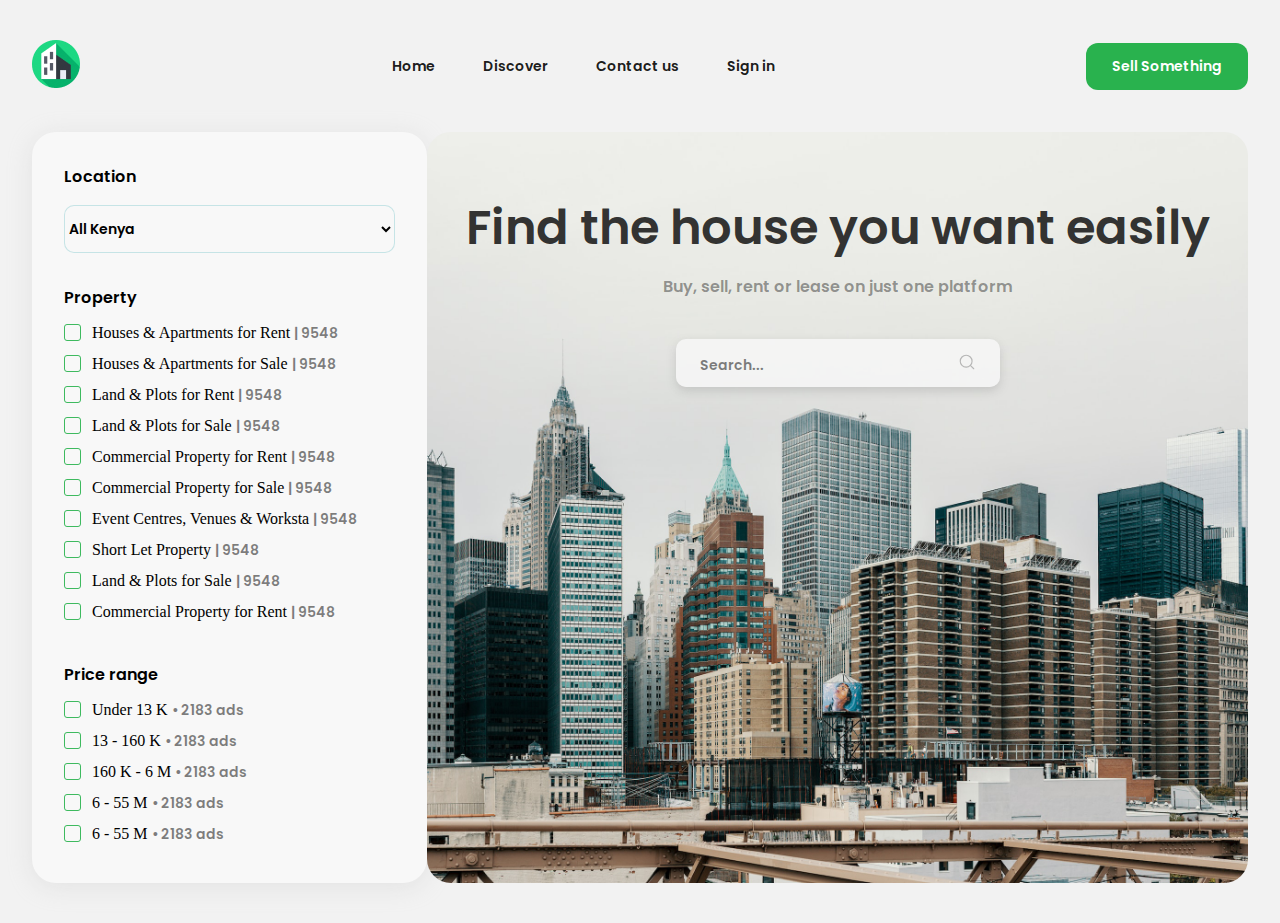
==== index.html @ 304703fc "add header and half main" ====
<!DOCTYPE html>
<html lang="en">
  <head>
    <meta charset="UTF-8" />
    <meta http-equiv="X-UA-Compatible" content="IE=edge" />
    <meta name="viewport" content="width=device-width, initial-scale=1.0" />
    <title>Finde THE Houses</title>

    <link rel="stylesheet" href="src/css/style.css" />

    <meta name="description" content="meta tags and form elements" />
    <meta name="keywords" content="meta tags, form" />
    <meta name="author" content="Alina Bregvadze" />

    <meta property="og:url" content="https://alinbrg.github.io/web21-10/" />
    <meta property="og:type" content="article" />
    <meta property="og:title" content="meta tags and form elements" />
    <meta
      property="og:description"
      content="this page is about meta tags and form elements"
    />
  </head>
  <body>
    <header class="header">
      <div class="conteiner">
        <div class="navigation">
          <a href="index.html">
            <img class="logo" src="src/img/logo.jpg" alt="logo" />
          </a>
          <div class="head">
            <nav>
              <ul class="navbar">
                <li>
                  <a href="#">Home</a>
                </li>
                <li>
                  <a href="#">Discover</a>
                </li>
                <li>
                  <a href="#">Contact us</a>
                </li>
                <li>
                  <a href="#">Sign in</a>
                </li>
              </ul>
            </nav>
          </div>
          <button class="button-first">Sell Something</button>
          <button class="button-second">
            <img src="src/img/search-normal.svg" alt="serch icon" />
          </button>
        </div>
      </div>
    </header>
    <main class="main">
      <div class="conteiner">
        <div class="first-content">
          <form action="#" class="main-list">
            <div class="location">
              <h3>Location</h3>
              <select name="select" id="select">
                <option value="1">All Kenya</option>
                <option value="2">Tbilisi</option>
                <option value="3">Batumi</option>
                <option value="4">Qutaisi</option>
                <option value="5">Xashuri</option>
                <option value="6">Zugdidi</option>
                <option value="7">Telavi</option>
                <option value="8">Xoni</option>
                <option value="9">Qobuleti</option>
                <option value="10">Gori</option>
              </select>
            </div>
            <div class="select-first">
              <h3>Property</h3>
              <div class="select-first-list">
                <div>
                  <input
                    type="checkbox"
                    name="user-Property1"
                    id="user-Property1"
                  />
                  <label for="user-Property1"
                    >Houses & Apartments for Rent
                    <mark class="mark">| 9548</mark></label
                  >
                </div>
                <div>
                  <input
                    type="checkbox"
                    name="user-Property2"
                    id="user-Property2"
                  />
                  <label for="user-Property2"
                    >Houses & Apartments for Sale
                    <mark class="mark">| 9548</mark></label
                  >
                </div>
                <div>
                  <input
                    type="checkbox"
                    name="user-Property3"
                    id="user-Property3"
                  />
                  <label for="user-Property3"
                    >Land & Plots for Rent <mark class="mark">| 9548</mark>
                  </label>
                </div>
                <div>
                  <input
                    type="checkbox"
                    name="user-Property4"
                    id="user-Property4"
                  />
                  <label for="user-Property4"
                    >Land & Plots for Sale
                    <mark class="mark">| 9548</mark></label
                  >
                </div>
                <div>
                  <input
                    type="checkbox"
                    name="user-Property5"
                    id="user-Property5"
                  />
                  <label for="user-Property5"
                    >Commercial Property for Rent
                    <mark class="mark">| 9548</mark></label
                  >
                </div>
                <div>
                  <input
                    type="checkbox"
                    name="user-Property6"
                    id="user-Property6"
                  />
                  <label for="user-Property6"
                    >Commercial Property for Sale
                    <mark class="mark">| 9548</mark></label
                  >
                </div>
                <div>
                  <input
                    type="checkbox"
                    name="user-Property7"
                    id="user-Property7"
                  />
                  <label for="user-Property7"
                    >Event Centres, Venues & Worksta
                    <mark class="mark">| 9548</mark></label
                  >
                </div>
                <div>
                  <input
                    type="checkbox"
                    name="user-Property8"
                    id="user-Property8"
                  />
                  <label for="user-Property8"
                    >Short Let Property <mark class="mark">| 9548</mark></label
                  >
                </div>
                <div>
                  <input
                    type="checkbox"
                    name="user-Property9"
                    id="user-Property9"
                  />
                  <label for="user-Property9"
                    >Land & Plots for Sale
                    <mark class="mark">| 9548</mark></label
                  >
                </div>
                <div>
                  <input
                    type="checkbox"
                    name="user-Property10"
                    id="user-Property10"
                  />
                  <label for="user-Property10"
                    >Commercial Property for Rent
                    <mark class="mark">| 9548</mark></label
                  >
                </div>
              </div>
            </div>

            <div class="select-second">
              <h3>Price range</h3>
              <div class="select-second-list">
                <div>
                  <input
                    type="checkbox"
                    name="user-price-range1"
                    id="user-price-range1"
                  />
                  <label for="user-price-range1"
                    >Under 13 K <mark class="mark">• 2183 ads</mark></label
                  >
                </div>
                <div>
                  <input
                    type="checkbox"
                    name="user-price-range2"
                    id="user-price-range2"
                  />
                  <label for="user-price-range2"
                    >13 - 160 K <mark class="mark">• 2183 ads</mark></label
                  >
                </div>
                <div>
                  <input
                    type="checkbox"
                    name="user-price-range3"
                    id="user-price-range3"
                  />
                  <label for="user-price-range3"
                    >160 K - 6 M <mark class="mark">• 2183 ads</mark></label
                  >
                </div>
                <div>
                  <input
                    type="checkbox"
                    name="user-price-range4"
                    id="user-price-range4"
                  />
                  <label for="user-price-range4"
                    >6 - 55 M <mark class="mark">• 2183 ads</mark></label
                  >
                </div>
                <div>
                  <input
                    type="checkbox"
                    name="user-price-range5"
                    id="user-price-range5"
                  />
                  <label for="user-price-range5"
                    >6 - 55 M <mark class="mark">• 2183 ads</mark></label
                  >
                </div>
              </div>
            </div>
          </form>
          <div class="second-content">
            <div class="main-img">
              <div class="img-content">
                <h1>Find the house you want easily</h1>
                <h6>Buy, sell, rent or lease on just one platform</h6>
                <form
                  class="search"
                  action="http://www.google.com/search"
                  method="get"
                >
                  <div class="search-box">
                    <input
                      type="text"
                      id="search"
                      name="search"
                      placeholder="Search..."
                    />
                    <button type="submit">
                      <img src="src/img/search.svg" alt="search icon" />
                    </button>
                  </div>
                </form>
              </div>
            </div>
          </div>
        </div>
      </div>
    </main>
  </body>
</html>
---- src/css/style.css ----
@font-face {
  font-family: "Poppins";
  src: url("../font/Poppins-SemiBold.woff2") format("woff2"),
    url("../font/Poppins-SemiBold.woff") format("woff"),
    url("../font/Poppins-SemiBold.ttf") format("truetype");
  font-weight: 600;
  font-style: normal;
  font-display: swap;
}
* {
  margin: 0;
  padding: 0;
  box-sizing: border-box;
}
ul {
  list-style: none;
}
li {
  text-decoration: none;
}
a {
  text-decoration: none;
}
h1,
h2,
h3,
h4,
h5,
h6 {
  cursor: default;
}
body {
  background: #f2f2f2;
}
.conteiner {
  max-width: 1640px;
  width: 95%;
  margin: 40px auto;
}
.navigation {
  display: flex;
  justify-content: space-between;
  align-items: center;
}
.logo {
  width: 48px;
  height: 48px;
}
.navbar {
  display: flex;
  justify-content: space-between;
  align-items: center;
  gap: 48px;
}
.navbar li {
  position: relative;
}
.navbar li::after {
  content: "";
  width: 0;
  height: 3px;
  position: absolute;
  bottom: -9px;
  left: 50%;
  transform: translateX(-50%);
  transition: all 0.6s;
  background-color: rgb(27, 168, 90);
}
.navbar li:hover::after {
  width: 70%;
}
.navbar a {
  color: rgba(0, 0, 0, 0.9);
  font-family: Poppins;
  font-size: 14px;
  font-style: normal;
  font-weight: 400;
  line-height: normal;
}
.button-first {
  color: #fff;
  font-family: Poppins;
  font-size: 14px;
  font-style: normal;
  font-weight: 400;
  line-height: normal;
  padding: 13px 26px;
  border-radius: 12px;
  background: #29b24e;
  outline: none;
  border: none;
  cursor: pointer;
}
.button-second {
  display: none;
  position: relative;
  width: 44px;
  height: 44px;
  padding: 13px;
  cursor: pointer;
  border: none;
  border-radius: 24px;
  background: #f8f8f8;
  box-shadow: 0px 4px 25px 0px rgba(194, 194, 194, 0.31);
}
.first-content {
  display: flex;
  justify-content: space-between;
}
.main-list {
  padding: 32px 32px 38px 32px;
  display: flex;
  flex-wrap: wrap;
  flex-direction: row;
  justify-content: space-between;
  max-width: 395px;
  border-radius: 24px;
  background: #f8f8f8;
  box-shadow: 0px 4px 25px 0px rgba(194, 194, 194, 0.31);
}
.location,
.select-first,
.select-second {
  display: flex;
  flex-direction: column;
  width: 100%;
}
.main-list h3 {
  color: #000;
  font-family: Poppins;
  font-size: 16px;
  font-style: normal;
  font-weight: 500;
  line-height: normal;
}
.location {
  gap: 16px;
}
select {
  width: 100%;
  height: 48px;
  border-radius: 10px;
  border: 1px solid rgba(13, 156, 164, 0.21);
  background: #f8f8f8;
  color: #000;
  font-family: Poppins;
  font-size: 14px;
  font-style: normal;
  font-weight: 400;
  line-height: normal;
}
select > option {
  font-size: 18px;
}
.select-first {
  margin-top: 32px;
  margin-bottom: 39px;
  gap: 13px;
}
.select-first-list {
  display: flex;
  flex-direction: column;
  width: 100%;
  gap: 10px;
}

.select-second {
  gap: 13px;
}
input[type="checkbox"] {
  display: none;
}
label {
  position: relative;
  padding-left: 28px;
}
label::after {
  content: "";
  width: 14.6px;
  height: 14.6px;
  border-radius: 3px;
  border: 1.4px solid #29b24e;
  opacity: 0.9;
  position: absolute;
  top: 0;
  left: 0;
}
label::before {
  content: "";
  background-image: url("../img/checkbox.svg");
  background-position: center;
  background-size: contain;
  background-color: #29b24e;
  width: 15px;
  height: 15px;
  position: absolute;
  border-radius: 1px;
  left: 1px;
  top: 1px;
  transform: scale(0);
  transition: all 0.2s cubic-bezier(0.54, 0.01, 0.56, 0.8);
}
input[type="checkbox"]:checked + label::before {
  transform: scale(1) rotateZ(0deg);
}

.select-second-list {
  display: flex;
  flex-direction: column;
  width: 100%;
  gap: 10px;
}
.mark {
  color: rgba(0, 0, 0, 0.5);
  font-family: Poppins;
  font-size: 14px;
  font-style: normal;
  font-weight: 400;
  line-height: normal;
  background: none;
}
.second-content {
  width: 1225px;
}
.main-img {
  width: 100%;
  height: 100%;
  border-radius: 24px;
  background: url("../img/img.1.png");
  background-size: cover;
  background-repeat: no-repeat;
  background-position: center;
}
.img-content {
  display: flex;
  flex-direction: column;
  align-items: center;
  padding-top: 60px;
  gap: 10px;
}
h1 {
  color: rgba(0, 0, 0, 0.8);
  font-family: Poppins;
  font-size: 48px;
  font-style: normal;
  font-weight: 600;
  line-height: normal;
}
h6 {
  color: rgba(0, 0, 0, 0.4);
  font-family: Poppins;
  font-size: 16px;
  font-style: normal;
  font-weight: 400;
  line-height: normal;
  padding-bottom: 30px;
}
.search {
  display: flex;
  align-items: center;
  justify-content: center;
  width: 324px;
  height: 48px;
  border-radius: 10px;
  background: rgba(248, 248, 248, 0.8);
  box-shadow: 0px 4px 10px 0px rgba(124, 124, 124, 0.27);
}
.search input {
  background: none;
  border: none;
  outline: none;
  width: 100%;
  font-size: 20px;
  color: rgb(0, 0, 0, 0.8);
  font-family: Poppins;
}
::placeholder {
  color: rgb(0, 0, 0, 0.5);
  font-family: Poppins;
  font-size: 14px;
  font-style: normal;
  font-weight: 400;
  line-height: normal;
}
.search img {
  width: 18px;
  height: 18px;
  opacity: 0.5;
}
.search button {
  background: none;
  border: none;
  outline: none;
  cursor: pointer;
}
.search-box {
  display: flex;
  align-items: center;
  width: calc(100% - 48px);
  margin: auto;
}

/* media */

@media (max-width: 1024px) {
  /* header start */
  .conteiner {
    width: 100%;
    margin: 0;
  }
  .navigation {
    width: calc(100% - 40px);
    margin: auto;
    padding-top: 38px;
    padding-bottom: 30px;
  }
  .navbar {
    display: none;
  }
  .button-first {
    display: none;
  }
  .button-second {
    display: unset;
  }
  /* header end */

  /* main start */
  h1 {
    font-size: 24px;
    text-align: center;
    width: 241px;
  }
  h6 {
    font-size: 14px;
  }
  .search {
    display: none;
  }
  .second-content {
    width: calc(100% - 40px);
    margin: auto;
  }
  .main-img {
    height: 435px;
  }
  .img-content {
    width: 301px;
    margin: auto;
    display: flex;
    padding-top: 32px;
    flex-direction: column;
    align-items: center;
  }

  .main-list {
    max-width: 100%;
  }
  .first-content {
    flex-direction: column-reverse;
    gap: 20px;
  }
  h3 {
  }
  /* main end */
}
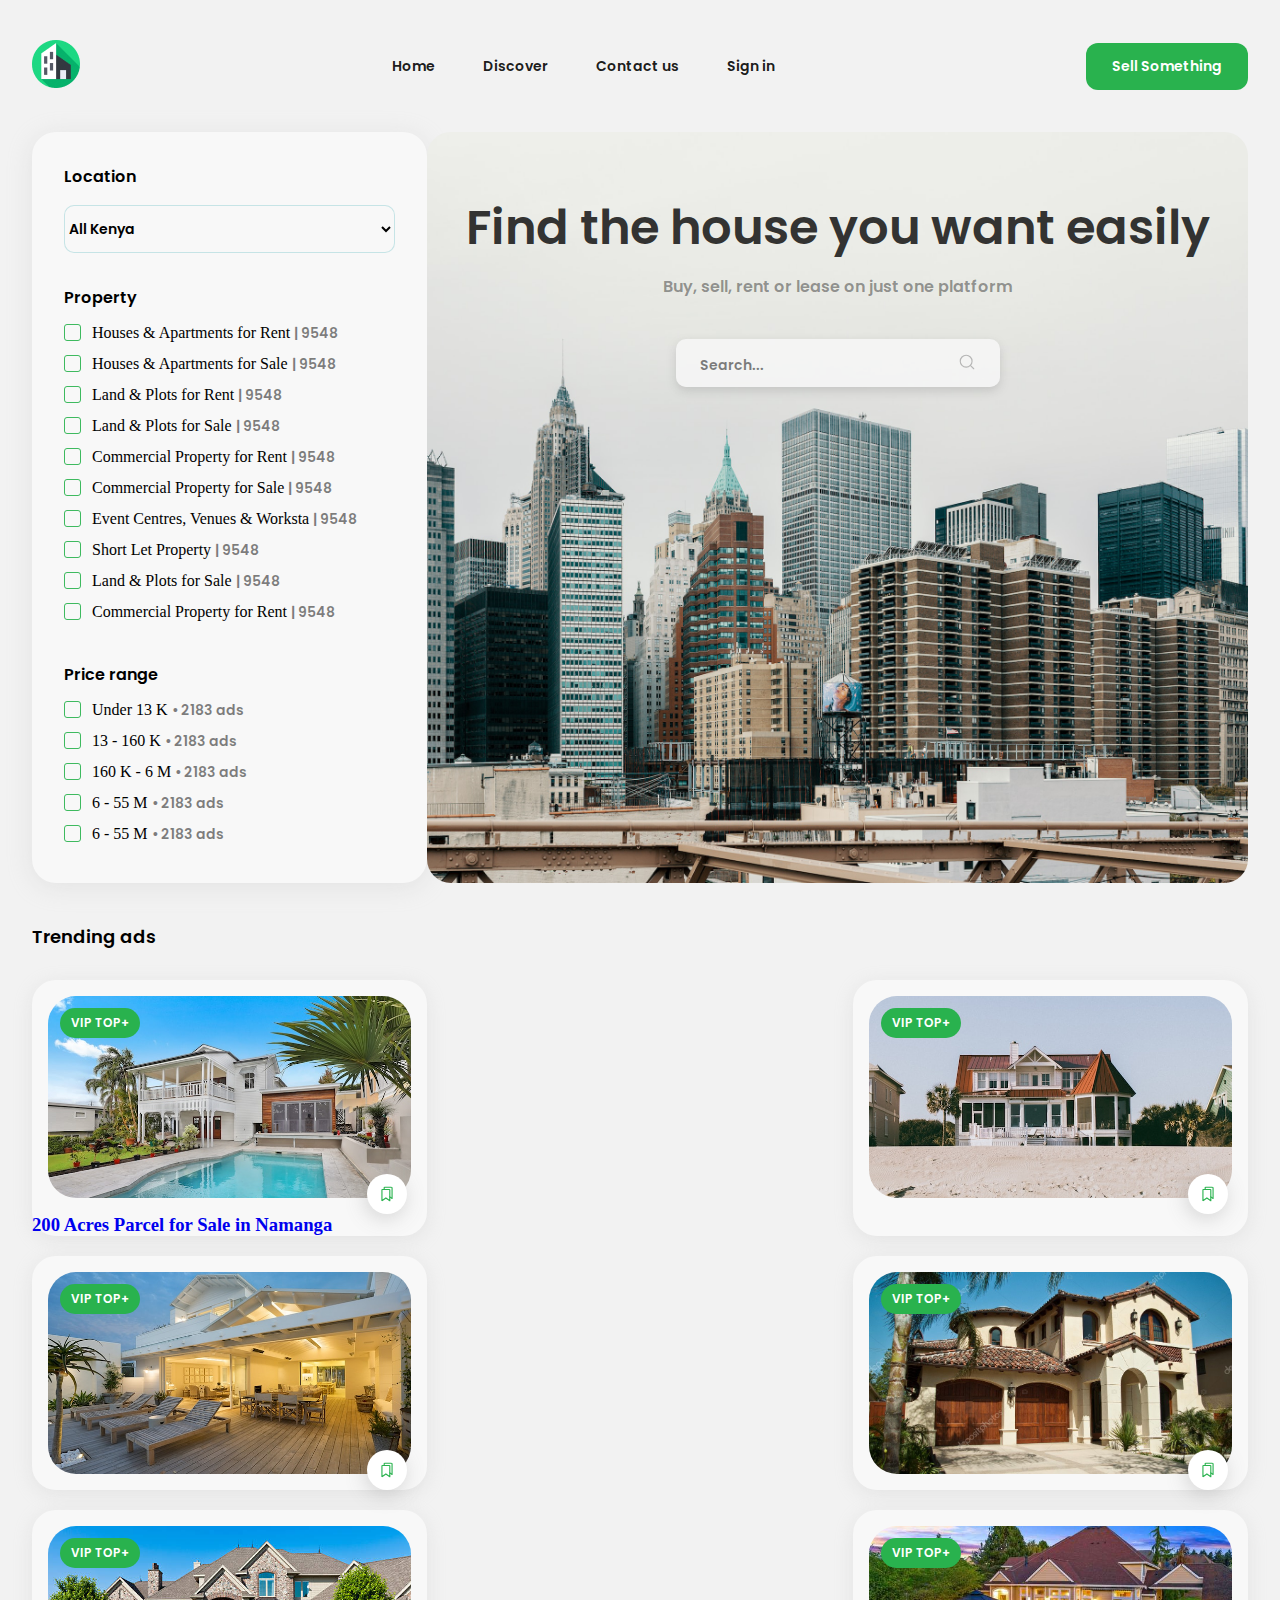
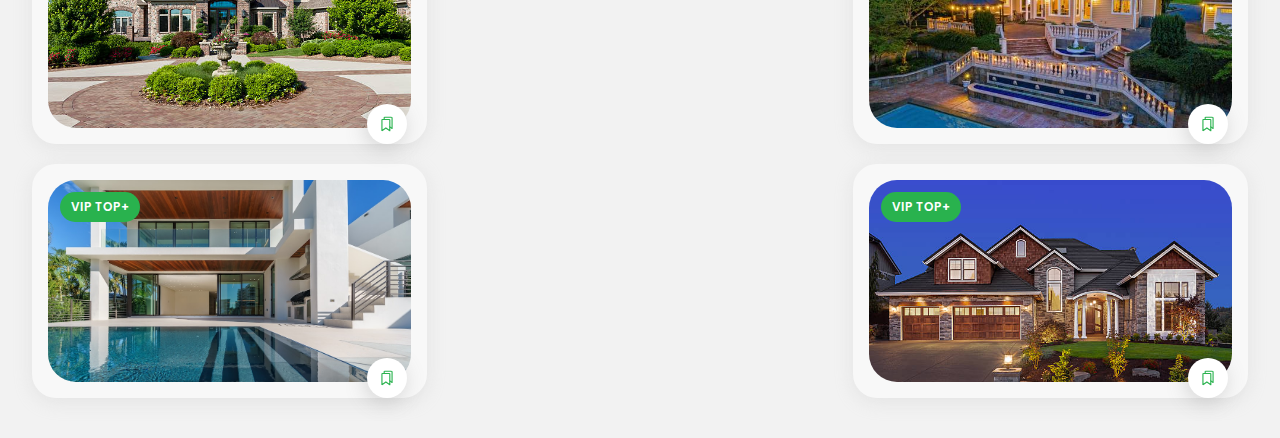
==== commit 0630cbdf: "add product box" ====
--- a/index.html
+++ b/index.html
@@ -54,7 +54,7 @@
     </header>
     <main class="main">
       <div class="conteiner">
-        <div class="first-content">
+        <section class="first-content">
           <form action="#" class="main-list">
             <div class="location">
               <h3>Location</h3>
@@ -241,14 +241,14 @@
               </div>
             </div>
           </form>
-          <div class="second-content">
+          <div class="main-image">
             <div class="main-img">
               <div class="img-content">
                 <h1>Find the house you want easily</h1>
                 <h6>Buy, sell, rent or lease on just one platform</h6>
                 <form
                   class="search"
-                  action="http://www.google.com/search"
+                  action="https://lukabla.github.io/lesson-12/search"
                   method="get"
                 >
                   <div class="search-box">
@@ -266,7 +266,115 @@
               </div>
             </div>
           </div>
-        </div>
+        </section>
+        <section class="second-content">
+          <h2>Trending ads</h2>
+          <div class="product">
+            <article class="product-box">
+              <a href="index.html">
+                <div class="product-visual">
+                  <img src="src/img/product.1.jpg" alt="house" />
+                  <span class="vip">VIP TOP+</span>
+                  <span class="product-icon">
+                    <img src="src/img/product.icon.svg" alt="product-icon" />
+                  </span>
+                </div>
+                <div>
+                  <h3>200 Acres Parcel for Sale in Namanga</h3>
+                </div>
+              </a>
+            </article>
+
+            <article class="product-box">
+              <a href="index.html">
+                <div class="product-visual">
+                  <img src="src/img/product.2.jpg" alt="house" />
+                  <span class="vip">VIP TOP+</span>
+                  <span class="product-icon">
+                    <img src="src/img/product.icon.svg" alt="product-icon" />
+                  </span>
+                </div>
+              </a>
+            </article>
+            <article class="product-box">
+              <a href="index.html">
+                <div class="product-visual">
+                  <img src="src/img/product.3.jpg" alt="house" />
+                  <span class="vip">VIP TOP+</span>
+                  <span class="product-icon">
+                    <img src="src/img/product.icon.svg" alt="product-icon" />
+                  </span>
+                </div>
+              </a>
+            </article>
+            <article class="product-box">
+              <a href="index.html">
+                <div class="product-visual">
+                  <img src="src/img/product.4.jpg" alt="house" />
+                  <span class="vip">VIP TOP+</span>
+                  <span class="product-icon">
+                    <img src="src/img/product.icon.svg" alt="product-icon" />
+                  </span>
+                </div>
+              </a>
+            </article>
+            <article class="product-box">
+              <a href="index.html">
+                <div class="product-visual">
+                  <img src="src/img/product.5.jpg" alt="house" />
+                  <span class="vip">VIP TOP+</span>
+                  <span class="product-icon">
+                    <img src="src/img/product.icon.svg" alt="product-icon" />
+                  </span>
+                </div>
+              </a>
+            </article>
+            <article class="product-box">
+              <a href="index.html">
+                <div class="product-visual">
+                  <img src="src/img/product.6.jpg" alt="house" />
+                  <span class="vip">VIP TOP+</span>
+                  <span class="product-icon">
+                    <img src="src/img/product.icon.svg" alt="product-icon" />
+                  </span>
+                </div>
+              </a>
+            </article>
+            <article class="product-box">
+              <a href="index.html">
+                <div class="product-visual">
+                  <img src="src/img/product.7.jpg" alt="house" />
+                  <span class="vip">VIP TOP+</span>
+                  <span class="product-icon">
+                    <img src="src/img/product.icon.svg" alt="product-icon" />
+                  </span>
+                </div>
+              </a>
+            </article>
+            <article class="product-box">
+              <a href="index.html">
+                <div class="product-visual">
+                  <img src="src/img/product.8.jpg" alt="house" />
+                  <span class="vip">VIP TOP+</span>
+                  <span class="product-icon">
+                    <img src="src/img/product.icon.svg" alt="product-icon" />
+                  </span>
+                </div>
+              </a>
+            </article>
+            <article class="product-box desktop">
+              <a href="index.html">
+                <div class="product-visual">
+                  <img src="src/img/product.9.jpg" alt="house" />
+                  <span class="vip">VIP TOP+</span>
+                  <span class="product-icon">
+                    <img src="src/img/product.icon.svg" alt="product-icon" />
+                  </span>
+                </div>
+              </a>
+            </article>
+          </div>
+        </section>
       </div>
     </main>
   </body>
--- a/src/css/style.css
+++ b/src/css/style.css
@@ -219,7 +219,7 @@
   line-height: normal;
   background: none;
 }
-.second-content {
+.main-image {
   width: 1225px;
 }
 .main-img {
@@ -300,7 +300,86 @@
   margin: auto;
 }
 
+/* pdrouct section */
+.second-content {
+  max-width: 1640px;
+  margin: 40px auto;
+}
+h2 {
+  color: #000;
+  font-family: Poppins;
+  font-size: 18px;
+  font-style: normal;
+  font-weight: 500;
+  line-height: normal;
+}
+.product {
+  margin-top: 30px;
+  display: flex;
+  justify-content: space-between;
+  gap: 20px;
+  flex-wrap: wrap;
+}
+
+.product-box {
+  width: 395px;
+  border-radius: 24px;
+  background: #f8f8f8;
+  box-shadow: 0px 4px 18px 0px rgba(194, 194, 194, 0.3);
+}
+.product-visual {
+  position: relative;
+  padding: 16px;
+  height: 234px;
+}
+.product-box img {
+  width: 100%;
+  height: 100%;
+  border-radius: 28px;
+  object-fit: cover;
+}
+.desktop {
+  display: none;
+}
+.vip {
+  border-radius: 15px;
+  background: #29b24e;
+  position: absolute;
+  top: 28px;
+  left: 28px;
+  color: #fff;
+  font-family: Poppins;
+  font-size: 12px;
+  font-style: normal;
+  font-weight: 500;
+  line-height: normal;
+  padding: 6px 11px;
+  cursor: pointer;
+}
+.product-icon {
+  position: absolute;
+  display: flex;
+  background: #fff;
+  border-radius: 50%;
+  box-shadow: -2px 4px 20px rgba(109, 109, 109, 0.25);
+  right: 20px;
+  bottom: 0px;
+  padding: 11px;
+}
+
 /* media */
+@media (max-width: 1200px) {
+  h1 {
+    text-align: center;
+    width: 70%;
+  }
+  .product-box {
+    width: 31%;
+  }
+  .desktop {
+    display: unset;
+  }
+}
 
 @media (max-width: 1024px) {
   /* header start */
@@ -337,7 +416,7 @@
   .search {
     display: none;
   }
-  .second-content {
+  .main-image {
     width: calc(100% - 40px);
     margin: auto;
   }
@@ -360,7 +439,28 @@
     flex-direction: column-reverse;
     gap: 20px;
   }
-  h3 {
-  }
-  /* main end */
-}
+
+  .second-content {
+    width: calc(100% - 40px);
+  }
+  .product {
+    margin-top: 30px;
+    display: flex;
+    justify-content: space-between;
+    flex-wrap: wrap;
+    row-gap: 20px;
+    column-gap: 10px;
+  }
+  .product-box {
+    width: 48%;
+  }
+  .desktop {
+    display: none;
+  }
+}
+@media (max-width: 480px) {
+  .product-box {
+    width: 100%;
+  }
+}
+/* main end */
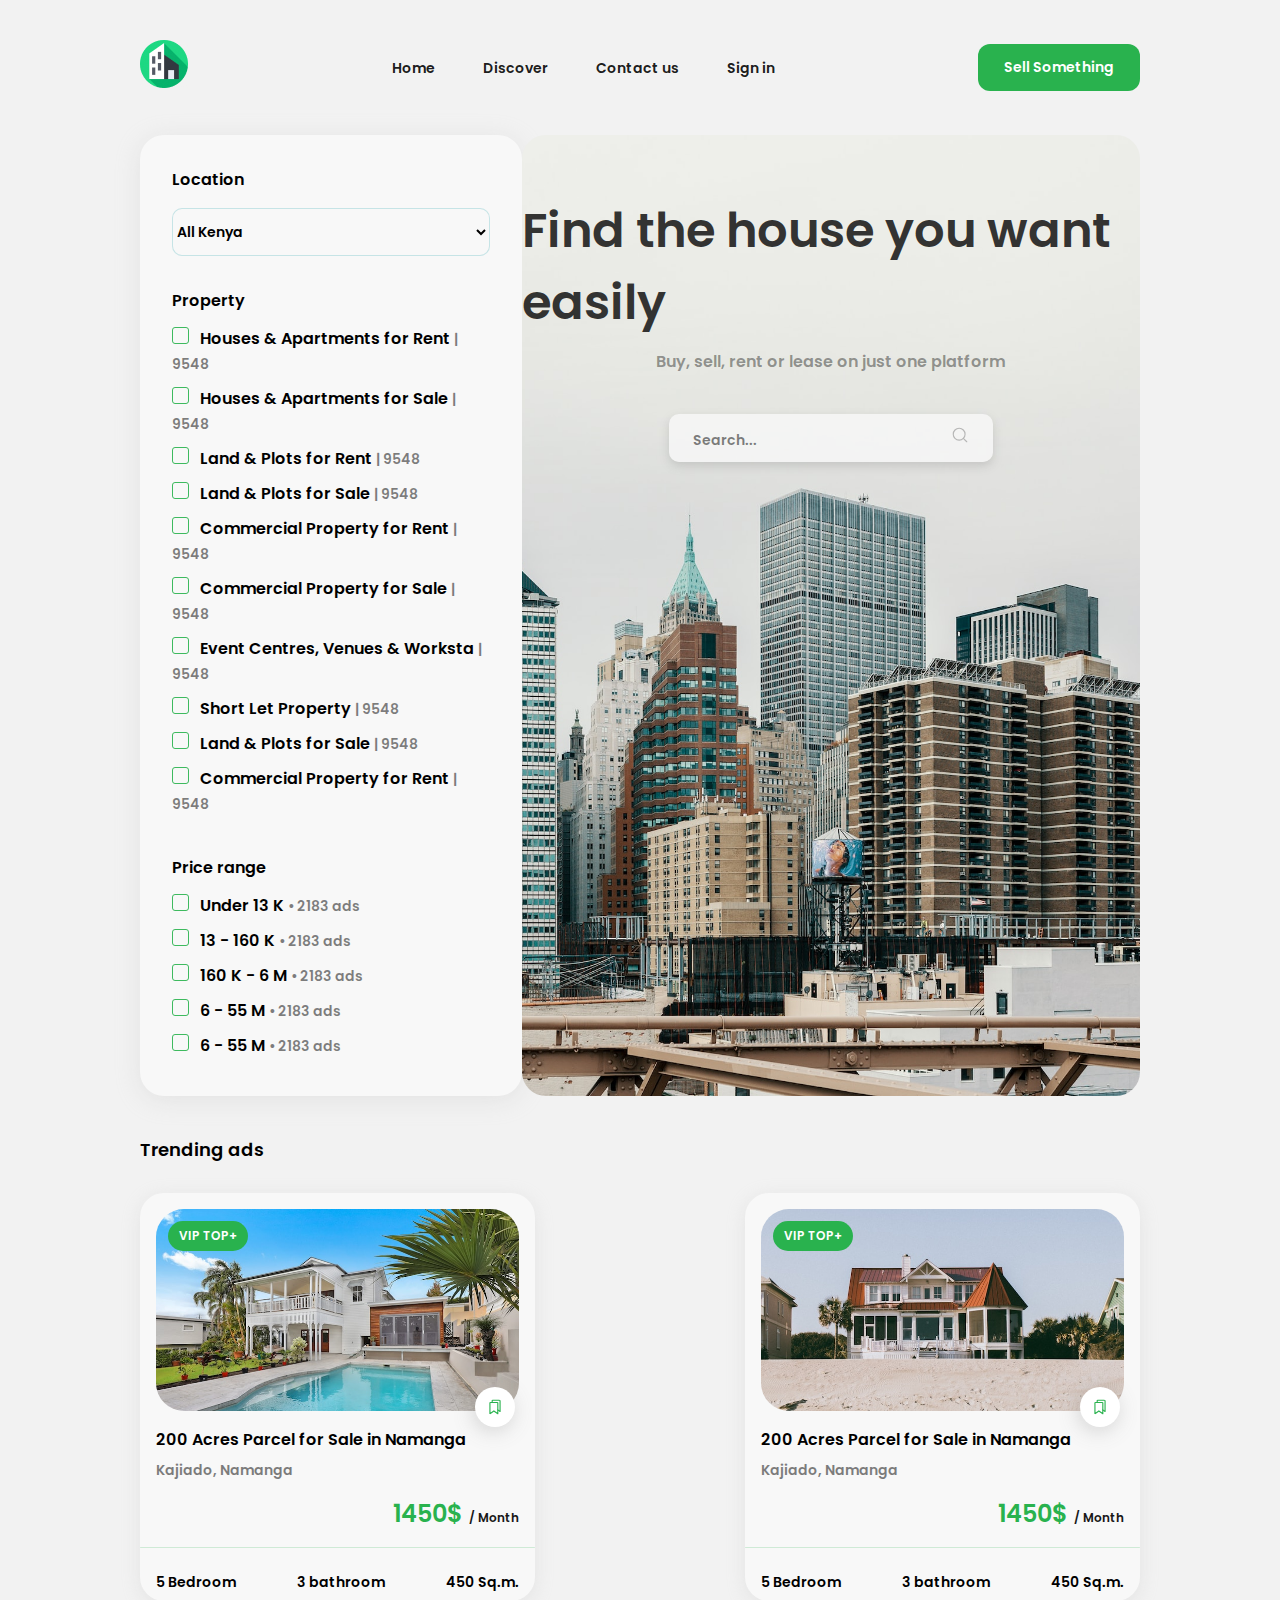
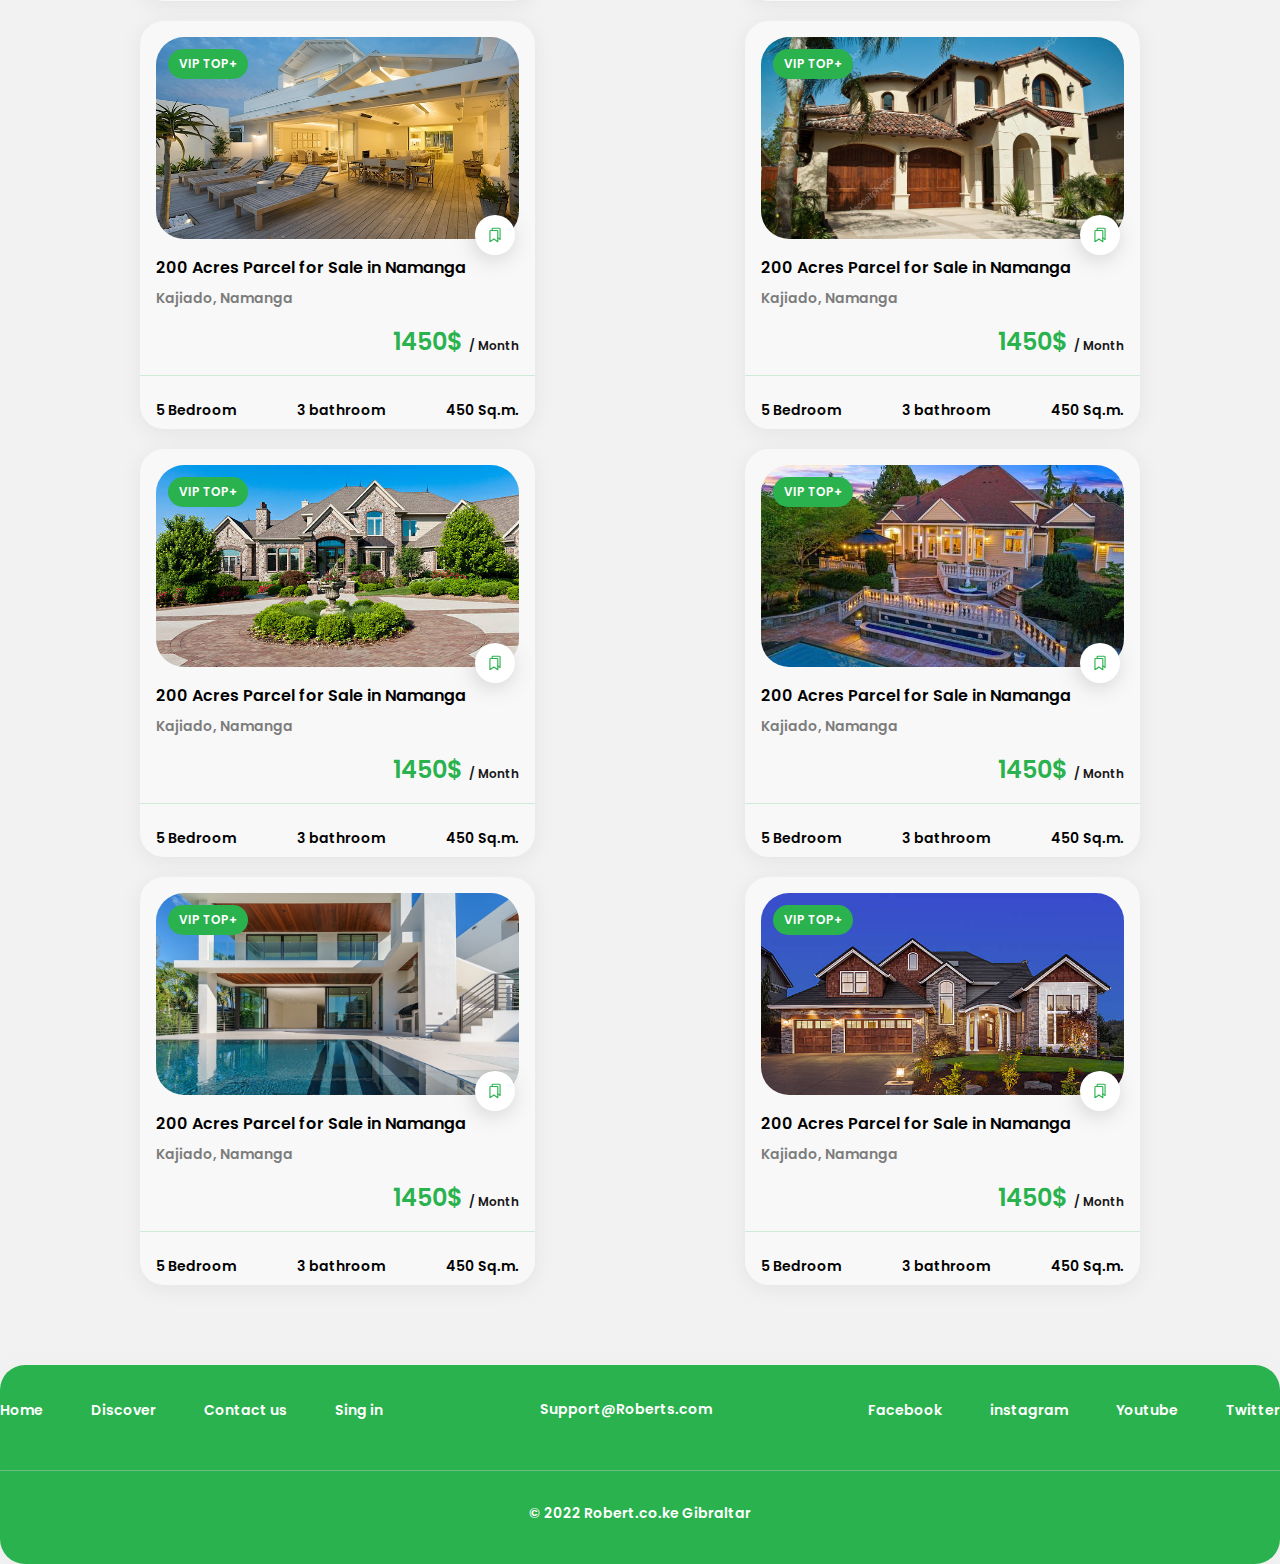
==== commit ff68f0da: "add main page full with media" ====
--- a/index.html
+++ b/index.html
@@ -279,8 +279,18 @@
                     <img src="src/img/product.icon.svg" alt="product-icon" />
                   </span>
                 </div>
-                <div>
-                  <h3>200 Acres Parcel for Sale in Namanga</h3>
+                <div class="product-information">
+                  <h3>200 Acres Parcel for Sale in Namanga</h3>
+                  <h5>Kajiado, Namanga</h5>
+                  <p>1450$ <mark>/ Month</mark></p>
+                </div>
+                <div class="after-1"></div>
+                <div class="product-information">
+                  <ul>
+                    <li>5 Bedroom</li>
+                    <li>3 bathroom</li>
+                    <li>450 Sq.m.</li>
+                  </ul>
                 </div>
               </a>
             </article>
@@ -294,6 +304,19 @@
                     <img src="src/img/product.icon.svg" alt="product-icon" />
                   </span>
                 </div>
+                <div class="product-information">
+                  <h3>200 Acres Parcel for Sale in Namanga</h3>
+                  <h5>Kajiado, Namanga</h5>
+                  <p>1450$ <mark>/ Month</mark></p>
+                </div>
+                <div class="after-1"></div>
+                <div class="product-information">
+                  <ul>
+                    <li>5 Bedroom</li>
+                    <li>3 bathroom</li>
+                    <li>450 Sq.m.</li>
+                  </ul>
+                </div>
               </a>
             </article>
             <article class="product-box">
@@ -305,6 +328,19 @@
                     <img src="src/img/product.icon.svg" alt="product-icon" />
                   </span>
                 </div>
+                <div class="product-information">
+                  <h3>200 Acres Parcel for Sale in Namanga</h3>
+                  <h5>Kajiado, Namanga</h5>
+                  <p>1450$ <mark>/ Month</mark></p>
+                </div>
+                <div class="after-1"></div>
+                <div class="product-information">
+                  <ul>
+                    <li>5 Bedroom</li>
+                    <li>3 bathroom</li>
+                    <li>450 Sq.m.</li>
+                  </ul>
+                </div>
               </a>
             </article>
             <article class="product-box">
@@ -316,6 +352,19 @@
                     <img src="src/img/product.icon.svg" alt="product-icon" />
                   </span>
                 </div>
+                <div class="product-information">
+                  <h3>200 Acres Parcel for Sale in Namanga</h3>
+                  <h5>Kajiado, Namanga</h5>
+                  <p>1450$ <mark>/ Month</mark></p>
+                </div>
+                <div class="after-1"></div>
+                <div class="product-information">
+                  <ul>
+                    <li>5 Bedroom</li>
+                    <li>3 bathroom</li>
+                    <li>450 Sq.m.</li>
+                  </ul>
+                </div>
               </a>
             </article>
             <article class="product-box">
@@ -327,6 +376,19 @@
                     <img src="src/img/product.icon.svg" alt="product-icon" />
                   </span>
                 </div>
+                <div class="product-information">
+                  <h3>200 Acres Parcel for Sale in Namanga</h3>
+                  <h5>Kajiado, Namanga</h5>
+                  <p>1450$ <mark>/ Month</mark></p>
+                </div>
+                <div class="after-1"></div>
+                <div class="product-information">
+                  <ul>
+                    <li>5 Bedroom</li>
+                    <li>3 bathroom</li>
+                    <li>450 Sq.m.</li>
+                  </ul>
+                </div>
               </a>
             </article>
             <article class="product-box">
@@ -338,6 +400,19 @@
                     <img src="src/img/product.icon.svg" alt="product-icon" />
                   </span>
                 </div>
+                <div class="product-information">
+                  <h3>200 Acres Parcel for Sale in Namanga</h3>
+                  <h5>Kajiado, Namanga</h5>
+                  <p>1450$ <mark>/ Month</mark></p>
+                </div>
+                <div class="after-1"></div>
+                <div class="product-information">
+                  <ul>
+                    <li>5 Bedroom</li>
+                    <li>3 bathroom</li>
+                    <li>450 Sq.m.</li>
+                  </ul>
+                </div>
               </a>
             </article>
             <article class="product-box">
@@ -349,6 +424,19 @@
                     <img src="src/img/product.icon.svg" alt="product-icon" />
                   </span>
                 </div>
+                <div class="product-information">
+                  <h3>200 Acres Parcel for Sale in Namanga</h3>
+                  <h5>Kajiado, Namanga</h5>
+                  <p>1450$ <mark>/ Month</mark></p>
+                </div>
+                <div class="after-1"></div>
+                <div class="product-information">
+                  <ul>
+                    <li>5 Bedroom</li>
+                    <li>3 bathroom</li>
+                    <li>450 Sq.m.</li>
+                  </ul>
+                </div>
               </a>
             </article>
             <article class="product-box">
@@ -360,6 +448,19 @@
                     <img src="src/img/product.icon.svg" alt="product-icon" />
                   </span>
                 </div>
+                <div class="product-information">
+                  <h3>200 Acres Parcel for Sale in Namanga</h3>
+                  <h5>Kajiado, Namanga</h5>
+                  <p>1450$ <mark>/ Month</mark></p>
+                </div>
+                <div class="after-1"></div>
+                <div class="product-information">
+                  <ul>
+                    <li>5 Bedroom</li>
+                    <li>3 bathroom</li>
+                    <li>450 Sq.m.</li>
+                  </ul>
+                </div>
               </a>
             </article>
             <article class="product-box desktop">
@@ -370,6 +471,19 @@
                   <span class="product-icon">
                     <img src="src/img/product.icon.svg" alt="product-icon" />
                   </span>
+                </div>
+                <div class="product-information">
+                  <h3>200 Acres Parcel for Sale in Namanga</h3>
+                  <h5>Kajiado, Namanga</h5>
+                  <p>1450$ <mark>/ Month</mark></p>
+                </div>
+                <div class="after-1"></div>
+                <div class="product-information">
+                  <ul>
+                    <li>5 Bedroom</li>
+                    <li>3 bathroom</li>
+                    <li>450 Sq.m.</li>
+                  </ul>
                 </div>
               </a>
             </article>
@@ -377,5 +491,49 @@
         </section>
       </div>
     </main>
+    <footer>
+      <div class="other-information">
+        <ul class="first">
+          <li><a href="index.html">Home</a></li>
+          <li><a href="index.html">Discover</a></li>
+          <li><a href="index.html">Contact us</a></li>
+          <li><a href="index.html">Sing in</a></li>
+        </ul>
+        <a href="Support@Roberts.com"><p>Support@Roberts.com</p></a>
+        <ul class="second">
+          <li><a href="https://www.facebook.com/">Facebook</a></li>
+          <li><a href="https://www.instagram.com/">instagram</a></li>
+          <li><a href="https://www.youtube.com/">Youtube</a></li>
+          <li><a href="https://twitter.com/?lang=en">Twitter</a></li>
+        </ul>
+      </div>
+      <div class="after-2"></div>
+      <h4>© 2022 Robert.co.ke Gibraltar</h4>
+    </footer>
+
+    <div class="menu">
+      <div class="menu-1">
+        <div class="menu-box">
+          <img src="src/img/home-icon.svg" alt="" />
+          <p>Home</p>
+        </div>
+        <div class="menu-box">
+          <img src="src/img/cube-icon.svg" alt="" />
+          <p>Discover</p>
+        </div>
+        <div class="menu-box-1">
+          <img src="src/img/pluse-icon.svg" alt="" />
+          <p>Sell</p>
+        </div>
+        <div class="menu-box">
+          <img src="src/img/message-icon.svg" alt="" />
+          <p>Message</p>
+        </div>
+        <div class="menu-box">
+          <img src="src/img/user-icon.svg" alt="" />
+          <p>Message</p>
+        </div>
+      </div>
+    </div>
   </body>
 </html>
--- a/src/css/style.css
+++ b/src/css/style.css
@@ -3,14 +3,12 @@
   src: url("../font/Poppins-SemiBold.woff2") format("woff2"),
     url("../font/Poppins-SemiBold.woff") format("woff"),
     url("../font/Poppins-SemiBold.ttf") format("truetype");
-  font-weight: 600;
-  font-style: normal;
-  font-display: swap;
 }
 * {
   margin: 0;
   padding: 0;
   box-sizing: border-box;
+  font-family: Poppins;
 }
 ul {
   list-style: none;
@@ -34,7 +32,7 @@
 }
 .conteiner {
   max-width: 1640px;
-  width: 95%;
+  width: calc(100% - 280px);
   margin: 40px auto;
 }
 .navigation {
@@ -366,6 +364,148 @@
   bottom: 0px;
   padding: 11px;
 }
+.product-information {
+  padding: 0 16px 0 16px;
+}
+h3 {
+  color: #000;
+  font-size: 16px;
+  font-weight: 500;
+}
+h5 {
+  padding-top: 8px;
+  padding-bottom: 15px;
+  color: #000;
+  font-size: 14px;
+  font-weight: 400;
+  opacity: 0.5;
+}
+.product-information h3,
+.product-information h5 {
+  cursor: unset;
+}
+.product-information p {
+  color: #29b24e;
+  text-align: right;
+  font-size: 24px;
+  font-style: normal;
+  font-weight: 500;
+  line-height: normal;
+}
+.product-information mark {
+  color: #000;
+  font-size: 12px;
+  font-weight: 400;
+  background: none;
+  opacity: 0.9;
+}
+.after-1::after {
+  content: "";
+  width: 100%;
+  background: #cfead6;
+  height: 1px;
+  border-radius: 2px;
+  display: block;
+  margin-top: 16px;
+}
+.product-information ul {
+  display: flex;
+  align-items: center;
+  justify-content: space-between;
+  color: #000;
+  font-size: 14px;
+  font-weight: 400;
+  padding-top: 24px;
+  padding-bottom: 8px;
+}
+
+footer {
+  border-radius: 25px;
+  background: #29b24e;
+  box-shadow: 0px 4px 25px 0px rgba(194, 194, 194, 0.1);
+  max-width: 1920px;
+  margin: auto;
+  margin-top: 80px;
+}
+.other-information {
+  display: flex;
+  justify-content: space-between;
+  align-items: center;
+  padding: 32px 0 32px 0;
+  max-width: 1640px;
+  margin: auto;
+}
+.after-2::after {
+  content: "";
+  max-width: 1640px;
+  margin: auto;
+  background: #d0d0d0;
+  opacity: 0.4;
+  height: 1px;
+  border-radius: 40px;
+  display: block;
+  margin-top: 16px;
+}
+.first {
+  display: flex;
+  align-items: center;
+  justify-content: space-between;
+  gap: 48px;
+}
+.second {
+  display: flex;
+  align-items: center;
+  justify-content: space-between;
+  gap: 48px;
+}
+h4 {
+  padding: 32px 0 40px 0;
+  text-align: center;
+}
+.other-information a,
+h4 {
+  color: #fff;
+  font-size: 14px;
+}
+.menu {
+  display: none;
+  position: fixed;
+  bottom: 0;
+  width: 100%;
+  border-radius: 24px 24px 0px 0px;
+  background: #fff;
+  box-shadow: 0px 1px 3px 0px rgba(0, 0, 0, 0.25);
+}
+.menu-1 {
+  display: flex;
+  justify-content: space-evenly;
+  align-items: center;
+  color: rgba(0, 0, 0, 0.8);
+  font-family: Poppins;
+  font-size: 11px;
+  font-weight: 500;
+}
+.menu-box {
+  display: flex;
+  flex-direction: column;
+  align-items: center;
+  gap: 4px;
+  padding: 12px 0 15px 0;
+  opacity: 0.9;
+}
+.menu-box-1 {
+  margin-top: -18px;
+  text-align: center;
+  display: flex;
+  flex-direction: column;
+  align-items: center;
+  gap: 5px;
+}
+.menu-box-1 img {
+  border-radius: 12px;
+  background: #29b24e;
+  padding: 12px;
+}
 
 /* media */
 @media (max-width: 1200px) {
@@ -464,3 +604,34 @@
   }
 }
 /* main end */
+
+/* footer */
+@media (max-width: 1024px) {
+  .other-information {
+    padding: 40px 16px;
+  }
+  .first {
+    align-items: flex-start;
+    justify-content: space-between;
+    flex-direction: column;
+    gap: 16px;
+  }
+  .second {
+    align-items: flex-end;
+    justify-content: space-between;
+    flex-direction: column;
+    gap: 16px;
+  }
+  .other-information p {
+    display: none;
+  }
+}
+@media (max-width: 480px) {
+  footer {
+    margin-top: 10px;
+    margin-bottom: 155.5px;
+  }
+  .menu {
+    display: unset;
+  }
+}
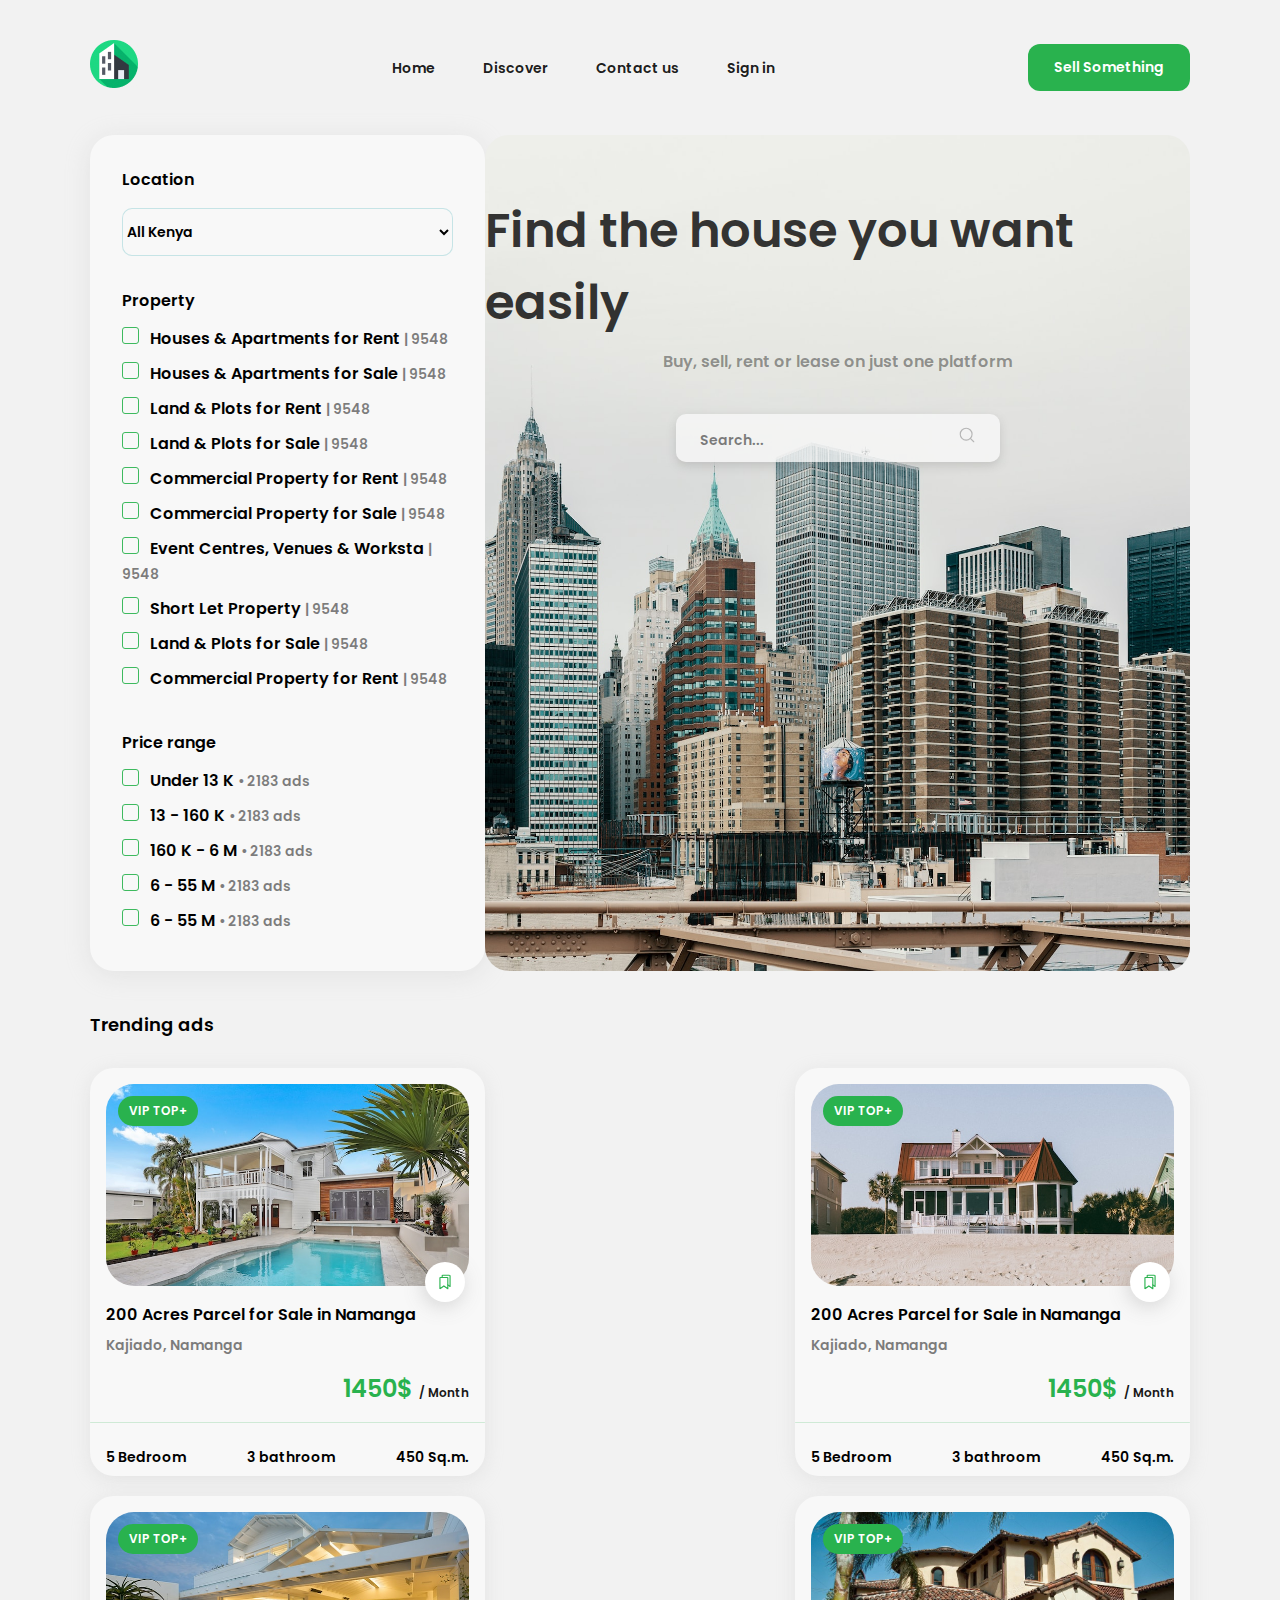
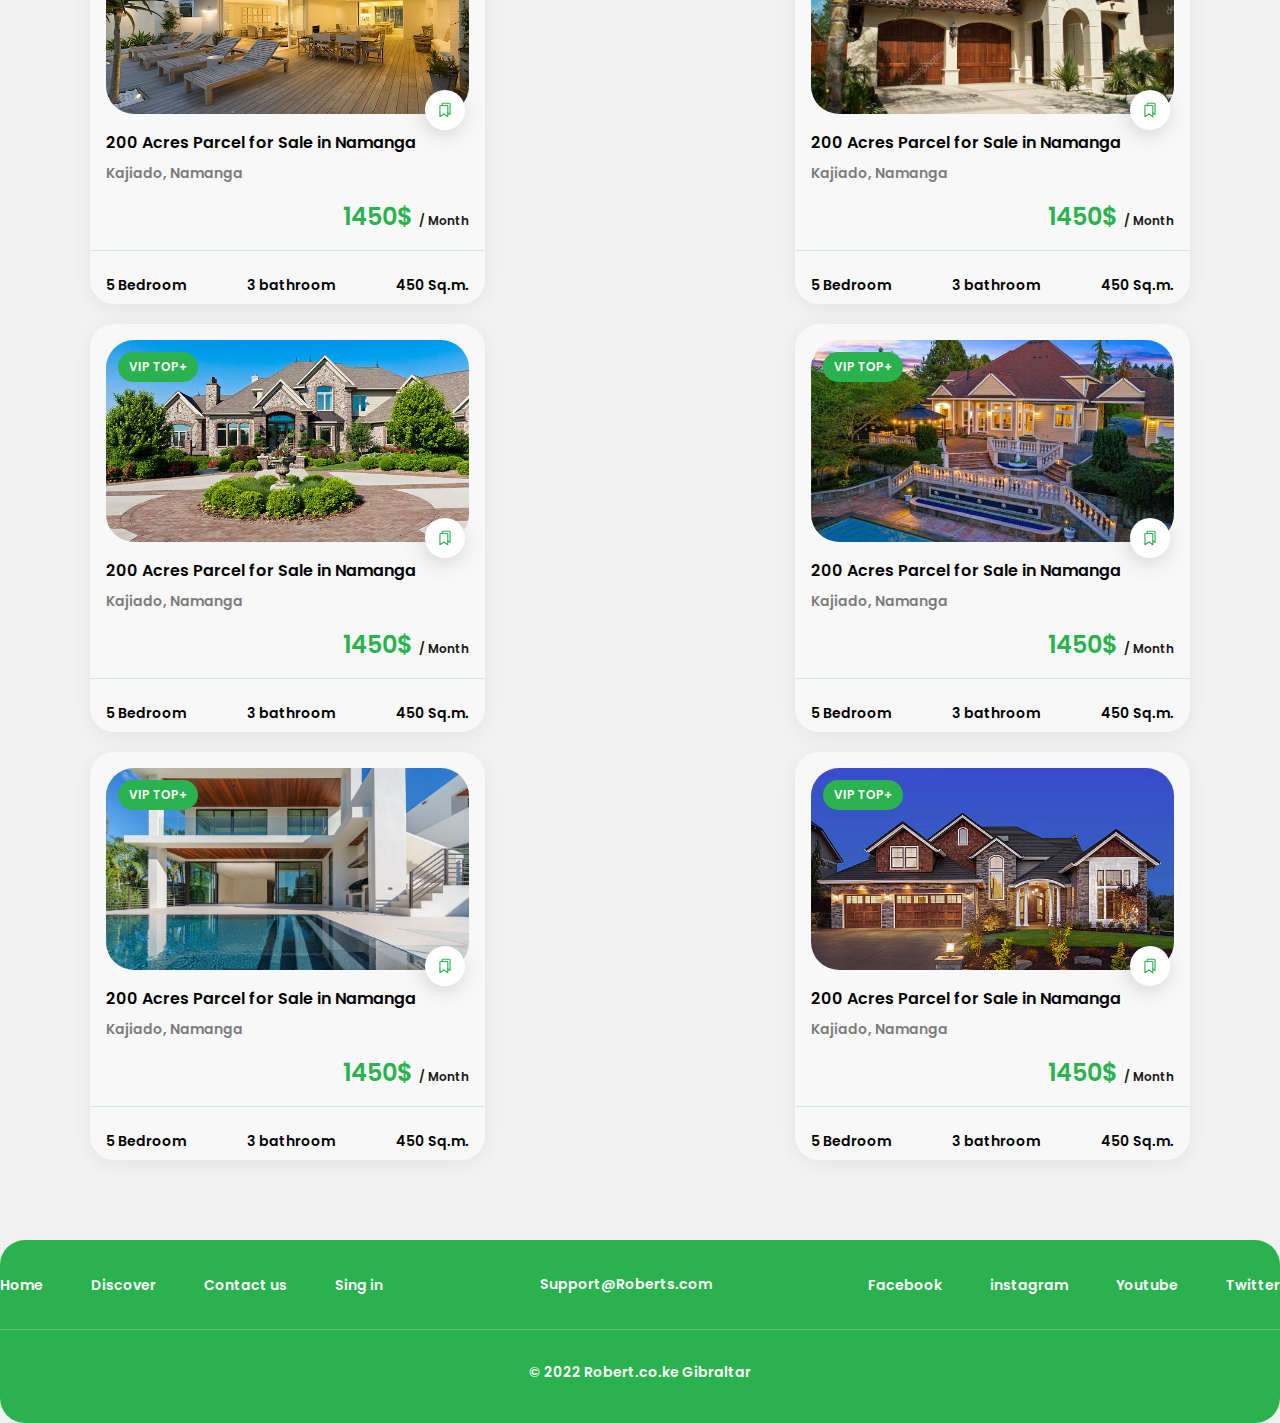
==== commit 31e1c7d2: "done" ====
--- a/index.html
+++ b/index.html
@@ -31,16 +31,16 @@
             <nav>
               <ul class="navbar">
                 <li>
-                  <a href="#">Home</a>
+                  <a href="index.html">Home</a>
                 </li>
                 <li>
-                  <a href="#">Discover</a>
+                  <a href="index.html">Discover</a>
                 </li>
                 <li>
-                  <a href="#">Contact us</a>
+                  <a href="index.html">Contact us</a>
                 </li>
                 <li>
-                  <a href="#">Sign in</a>
+                  <a href="index.html">Sign in</a>
                 </li>
               </ul>
             </nav>
@@ -271,7 +271,7 @@
           <h2>Trending ads</h2>
           <div class="product">
             <article class="product-box">
-              <a href="index.html">
+              <a href="home.html">
                 <div class="product-visual">
                   <img src="src/img/product.1.jpg" alt="house" />
                   <span class="vip">VIP TOP+</span>
@@ -296,7 +296,7 @@
             </article>
 
             <article class="product-box">
-              <a href="index.html">
+              <a href="home.html">
                 <div class="product-visual">
                   <img src="src/img/product.2.jpg" alt="house" />
                   <span class="vip">VIP TOP+</span>
@@ -320,7 +320,7 @@
               </a>
             </article>
             <article class="product-box">
-              <a href="index.html">
+              <a href="home.html">
                 <div class="product-visual">
                   <img src="src/img/product.3.jpg" alt="house" />
                   <span class="vip">VIP TOP+</span>
@@ -344,7 +344,7 @@
               </a>
             </article>
             <article class="product-box">
-              <a href="index.html">
+              <a href="home.html">
                 <div class="product-visual">
                   <img src="src/img/product.4.jpg" alt="house" />
                   <span class="vip">VIP TOP+</span>
@@ -368,7 +368,7 @@
               </a>
             </article>
             <article class="product-box">
-              <a href="index.html">
+              <a href="home.html">
                 <div class="product-visual">
                   <img src="src/img/product.5.jpg" alt="house" />
                   <span class="vip">VIP TOP+</span>
@@ -392,7 +392,7 @@
               </a>
             </article>
             <article class="product-box">
-              <a href="index.html">
+              <a href="home.html">
                 <div class="product-visual">
                   <img src="src/img/product.6.jpg" alt="house" />
                   <span class="vip">VIP TOP+</span>
@@ -416,7 +416,7 @@
               </a>
             </article>
             <article class="product-box">
-              <a href="index.html">
+              <a href="home.html">
                 <div class="product-visual">
                   <img src="src/img/product.7.jpg" alt="house" />
                   <span class="vip">VIP TOP+</span>
@@ -440,7 +440,7 @@
               </a>
             </article>
             <article class="product-box">
-              <a href="index.html">
+              <a href="home.html">
                 <div class="product-visual">
                   <img src="src/img/product.8.jpg" alt="house" />
                   <span class="vip">VIP TOP+</span>
@@ -464,7 +464,7 @@
               </a>
             </article>
             <article class="product-box desktop">
-              <a href="index.html">
+              <a href="home.html">
                 <div class="product-visual">
                   <img src="src/img/product.9.jpg" alt="house" />
                   <span class="vip">VIP TOP+</span>
@@ -499,12 +499,20 @@
           <li><a href="index.html">Contact us</a></li>
           <li><a href="index.html">Sing in</a></li>
         </ul>
-        <a href="Support@Roberts.com"><p>Support@Roberts.com</p></a>
+        <a href="Support@Roberts.com">Support@Roberts.com </a>
         <ul class="second">
-          <li><a href="https://www.facebook.com/">Facebook</a></li>
-          <li><a href="https://www.instagram.com/">instagram</a></li>
-          <li><a href="https://www.youtube.com/">Youtube</a></li>
-          <li><a href="https://twitter.com/?lang=en">Twitter</a></li>
+          <li>
+            <a href="https://www.facebook.com/" target="_blank">Facebook</a>
+          </li>
+          <li>
+            <a href="https://www.instagram.com/" target="_blank">instagram</a>
+          </li>
+          <li>
+            <a href="https://www.youtube.com/" target="_blank">Youtube</a>
+          </li>
+          <li>
+            <a href="https://twitter.com/?lang=en" target="_blank">Twitter</a>
+          </li>
         </ul>
       </div>
       <div class="after-2"></div>
--- a/src/css/style.css
+++ b/src/css/style.css
@@ -32,7 +32,7 @@
 }
 .conteiner {
   max-width: 1640px;
-  width: calc(100% - 280px);
+  width: calc(100% - 180px);
   margin: 40px auto;
 }
 .navigation {
@@ -444,7 +444,6 @@
   height: 1px;
   border-radius: 40px;
   display: block;
-  margin-top: 16px;
 }
 .first {
   display: flex;
